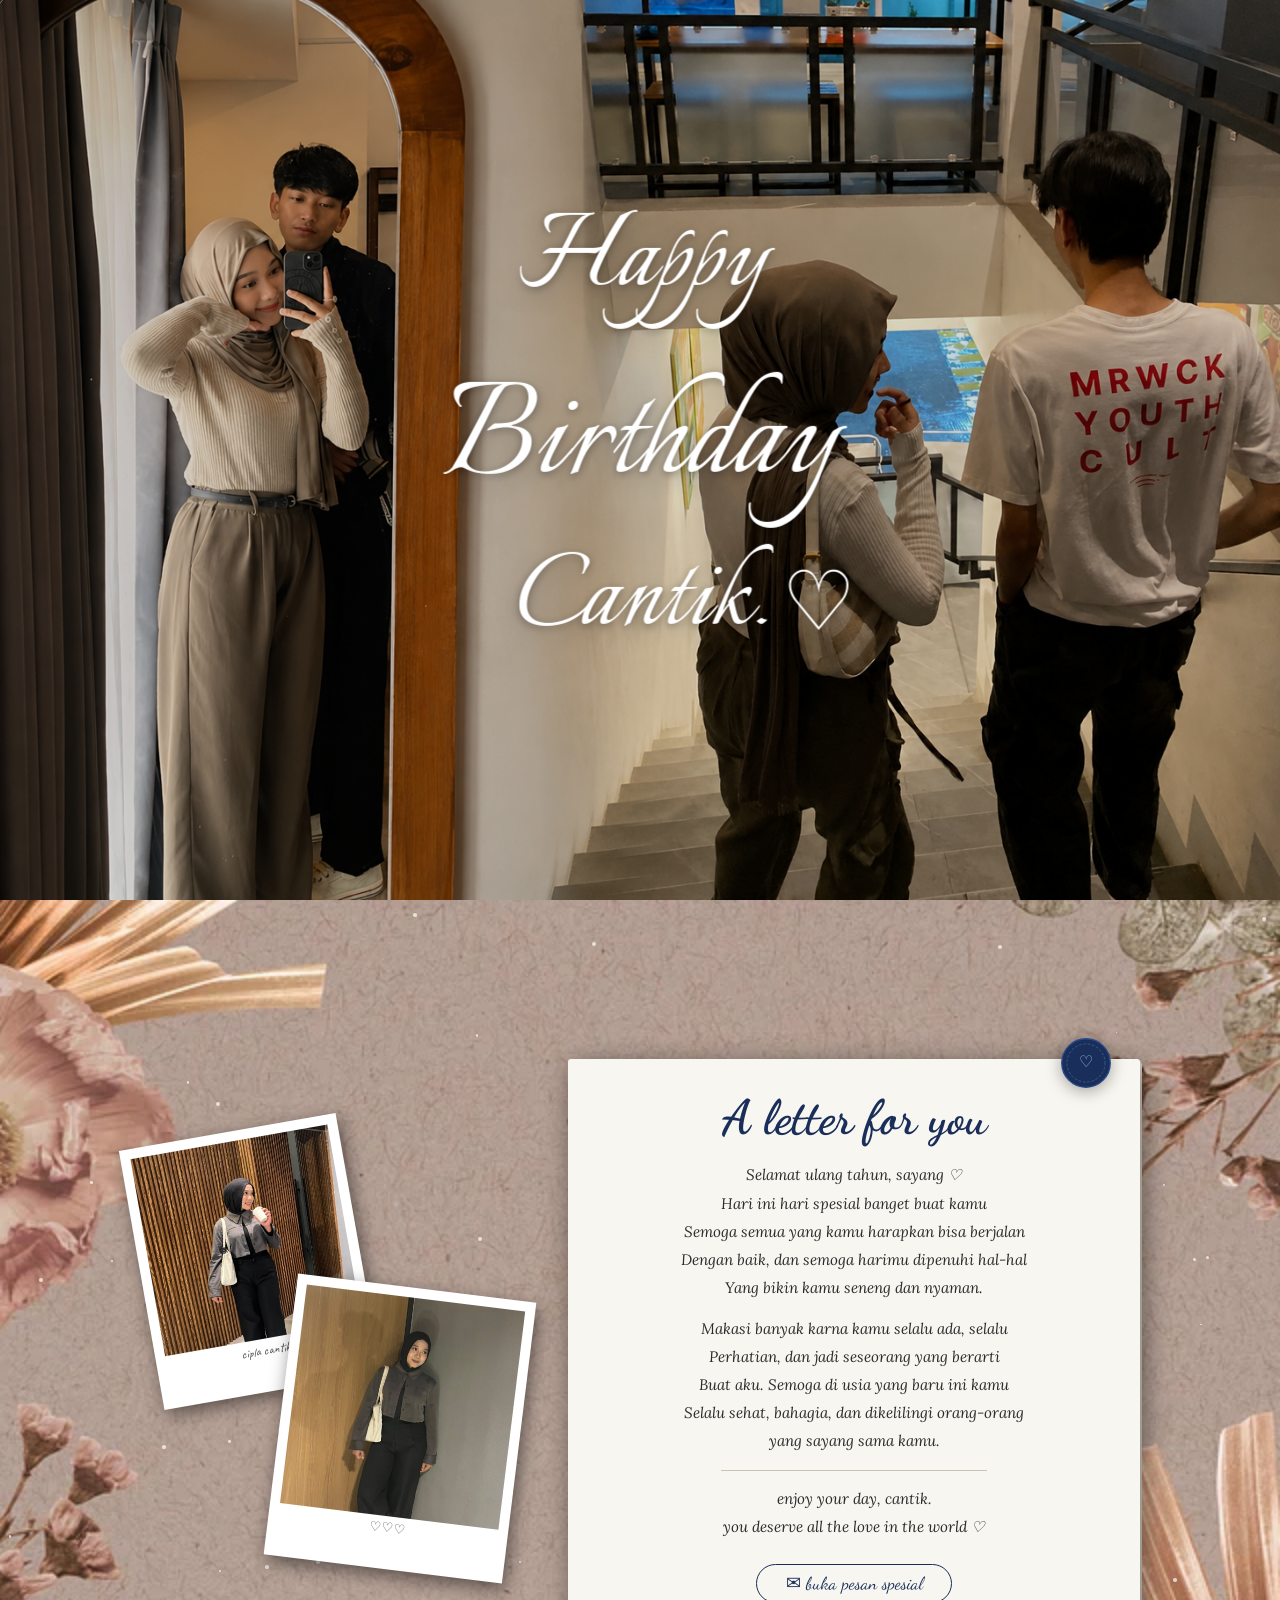
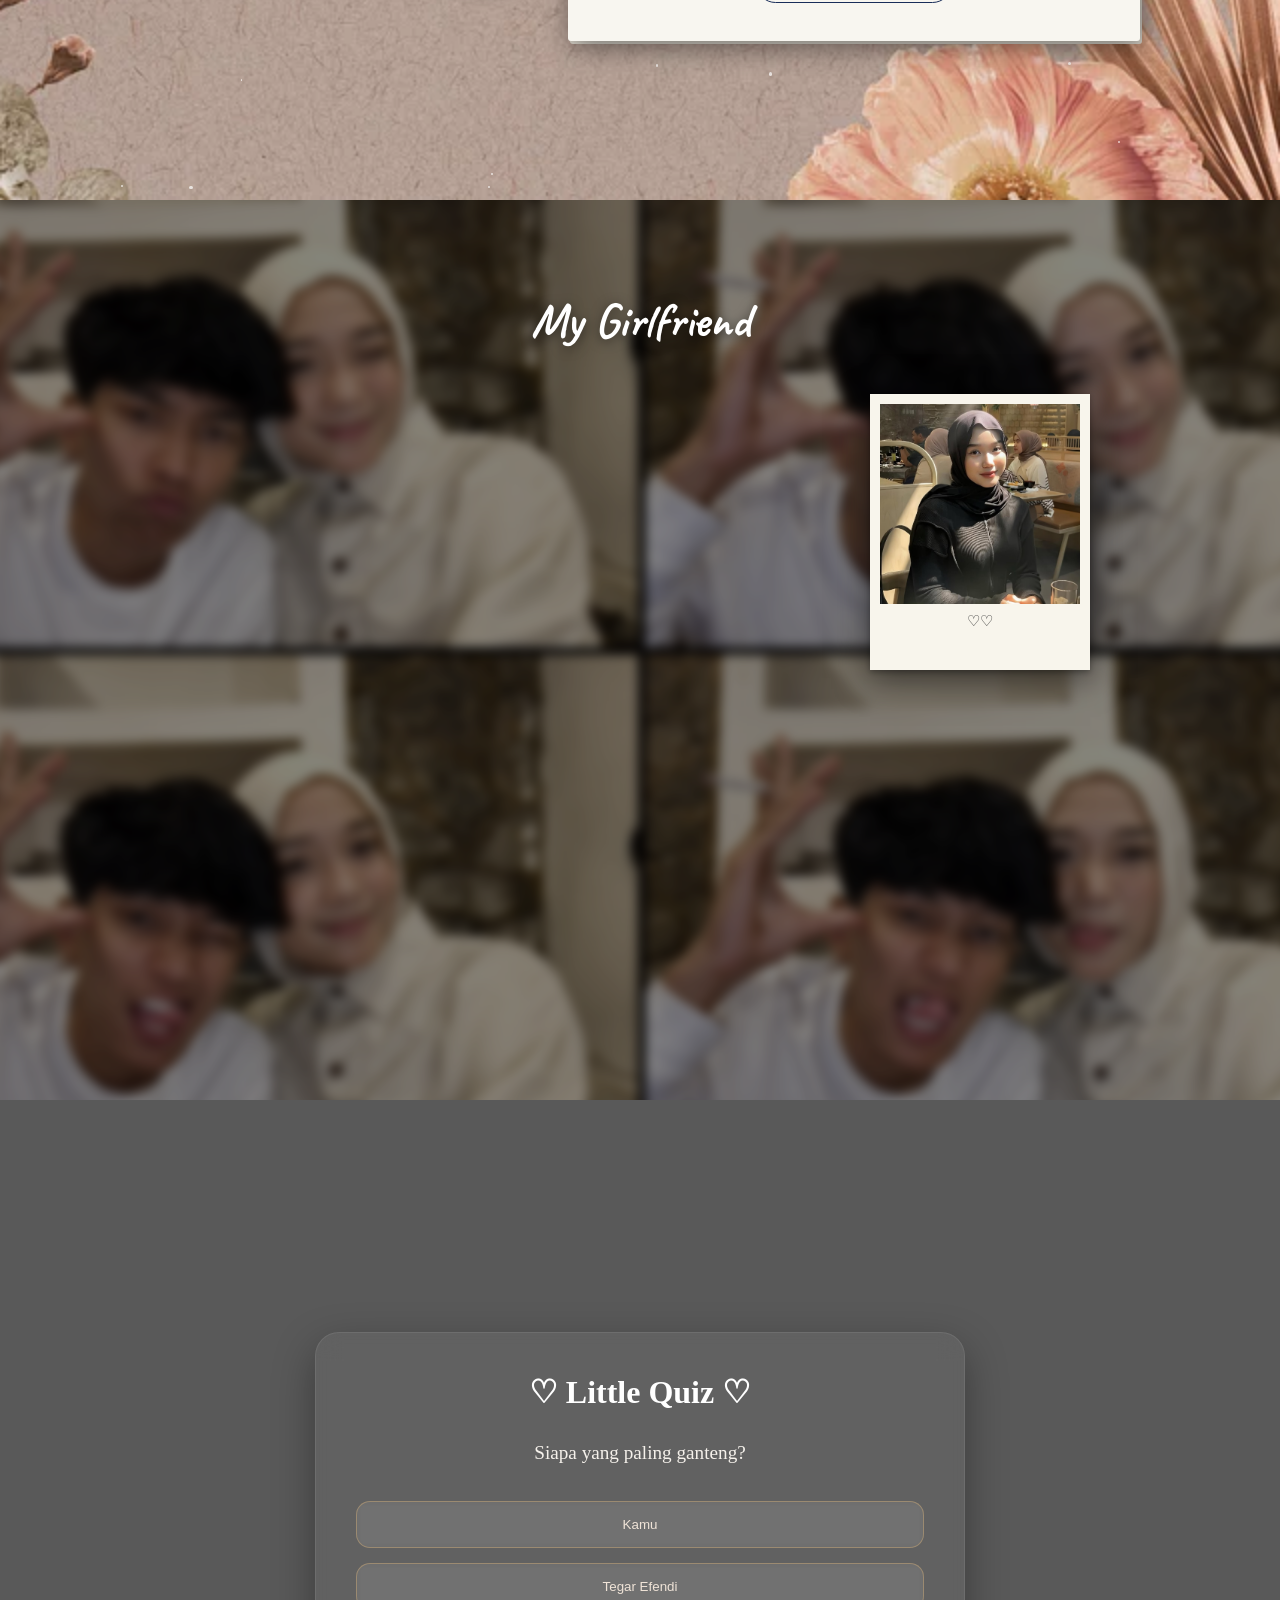
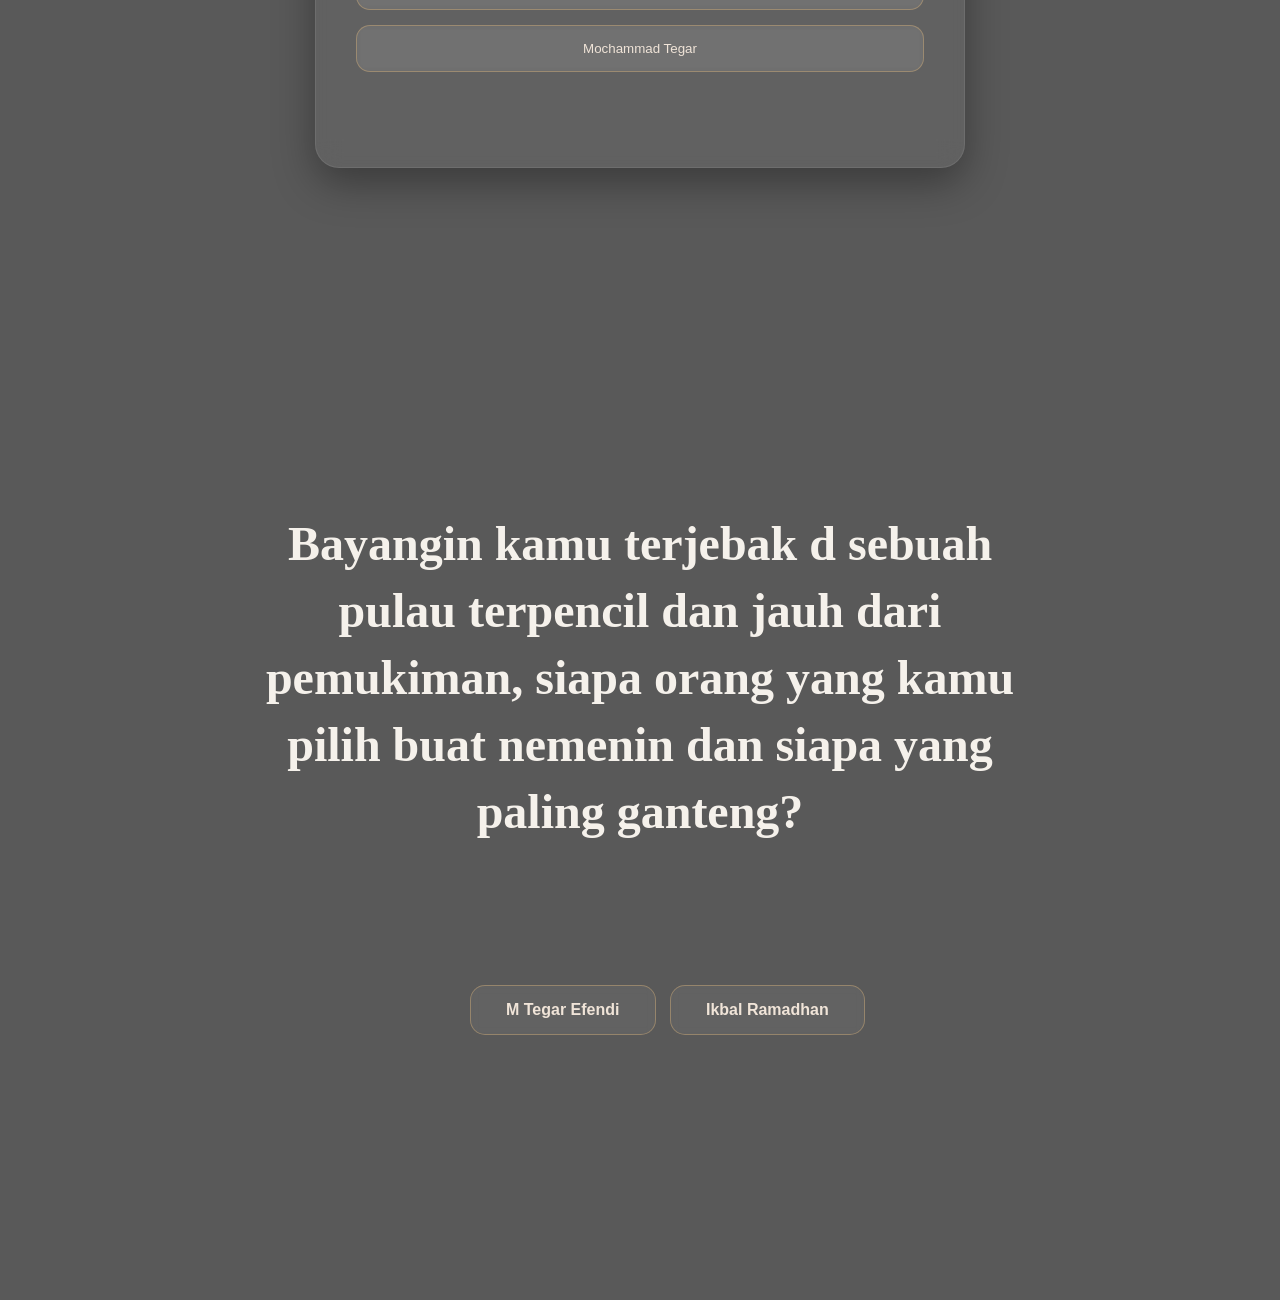
==== page/utama.html @ 98fd328a "Add files via upload" ====
<!DOCTYPE html>
<html lang="en">
<head>
    <meta charset="UTF-8">
    <meta name="viewport" content="width=device-width, initial-scale=1.0">
    <title>Happy Birthday Cantik</title>
    <link rel="stylesheet" href="../css/utama.css">
</head>
<body>

<div class="petals-bg" id="petalsBg"></div>

<!-- ── CURSOR CUSTOM ── -->
<div class="cursor" id="cursor"></div>

<!-- ── MUSIK ── -->
<audio id="bgMusic" src="../audio/music1.mp3" loop></audio>

<!-- ── HOME SECTION ── -->
<section class="home" id="home">
    <div class="overlay"></div>
    <div class="home-content">
        <span class="happy">Happy</span>
        <span class="birthday">Birthday</span>
        <span class="cantik">
            Cantik.<span class="heart">♡</span>
        </span>
    </div>
</section>


<!-- ── LETTER SECTION ── -->
<section class="letter-section" id="letter">
  <div class="stars-bg" id="starsBg"></div>

  <!-- Main layout -->
  <div class="letter-layout">

    <!-- Polaroid stack -->
    <div class="polaroid-wrap reveal-left">
      <div class="pol pol-1">
        <img src="../img/sv1.jpeg" alt="foto kamu" class="pol-photo">
        <p class="pol-caption">cipla cantik</p>
      </div>
      <div class="pol pol-2">
        <img src="../img/sv2.jpeg" alt="berdua" class="pol-photo">
        <p class="pol-caption">♡♡♡</p>
      </div>
    </div>

    <!-- Letter card -->
    <div class="letter-card reveal-right" id="letterCard">

      <!-- Wax seal -->
      <div class="wax-seal">
        <svg viewBox="0 0 60 60" xmlns="http://www.w3.org/2000/svg">
          <circle cx="30" cy="30" r="28" fill="#1a2e5a" stroke="#2a4a8a" stroke-width="1.5"/>
          <circle cx="30" cy="30" r="22" fill="none" stroke="#4466aa" stroke-width="0.8" stroke-dasharray="3,2"/>
          <text x="30" y="35" text-anchor="middle" font-size="18" fill="#a0b8e8" font-family="serif">♡</text>
        </svg>
      </div>

      <h1 class="letter-title">A letter for you</h1>

      <div class="letter-body">
        <p>
          Selamat ulang tahun, sayang ♡<br>
          Hari ini hari spesial banget buat kamu<br>
          Semoga semua yang kamu harapkan bisa berjalan<br>
          Dengan baik, dan semoga harimu dipenuhi hal-hal<br>
          Yang bikin kamu seneng dan nyaman.
        </p>
        <p>
          Makasi banyak karna kamu selalu ada, selalu<br>
          Perhatian, dan jadi seseorang yang berarti <br>
          Buat aku. Semoga di usia yang baru ini kamu <br>
          Selalu sehat, bahagia, dan dikelilingi orang-orang<br>
          yang sayang sama kamu.
        </p>
        <hr class="letter-divider">
        <p>
          enjoy your day, cantik.<br>
          you deserve all the love in the world ♡
        </p>
      </div>

      <button class="open-btn" id="openBtn">✉ buka pesan spesial</button>
    </div>

  </div>

  <!-- Modal -->
  <div class="modal-overlay" id="modal">
    <div class="modal-box">
      <button class="modal-close" id="closeBtn">✕</button>
      <p class="modal-title">for u cantik</p>
      <p>
        Aku bangga banget punya cewe kaya kamu Sayang
        jangan pernah berubah ya tetep jadi Orang yang
        aku sayang banget dan kita Perjuangin bareng-bareng
        ya semua yang jadi Wishlist kita. 
      </p>
      <p class="modal-note">— ilysm ♡</p>
    </div>
  </div>

</section>


<!-- ── POLAROID SECTION ── -->
<section class="polaroid-section" id="polaroid">
    <div class="pol-bg-layer"></div>
    <div class="pol-bg-overlay"></div>
    <div class="pol-content">
        <h2 class="pol-section-title">My Girlfriend</h2>
        <div class="pol-canvas">
            <div class="polaroid p1">
                <img src="../img/1.jpeg" alt="foto 1" />
                <p class="pol-caption-new">♡♡</p>
            </div>
            <div class="polaroid p2">
                <img src="../img/2.jpeg" alt="foto 2" />
                <p class="pol-caption-new">♡♡</p>
            </div>
            <div class="polaroid p3">
                <img src="../img/3.jpeg" alt="foto 3" />
                <p class="pol-caption-new">♡♡</p>
            </div>
            <div class="polaroid p4">
                <img src="../img/4.jpeg" alt="foto 4" />
                <p class="pol-caption-new">♡♡</p>
            </div>
            <div class="polaroid p5">
                <img src="../img/5.jpeg" alt="foto 5" />
                <p class="pol-caption-new">♡♡</p>
            </div>
        </div>
    </div>
</section>

<!-- ── QUIZ SECTION ── -->
<section class="quiz-wrapper">

    <section class="quiz-section" id="quiz">

        <div class="quiz-card">
            <h2 class="quiz-title">♡ Little Quiz ♡</h2>

            <p class="quiz-question" id="question">
                Jangan sampe salah
            </p>

            <div class="quiz-options" id="options">
                <!-- diisi JS -->
            </div>

            <p class="quiz-feedback" id="feedback"></p>

            <button id="nextBtn" class="quiz-btn" style="display:none;">
                Pertanyaan Berikutnya
            </button>
        </div>

    </section>

    <section class="final-question">

        <h2>
            Bayangin kamu terjebak d sebuah pulau terpencil dan jauh dari pemukiman,
            siapa orang yang kamu pilih buat nemenin dan siapa yang paling ganteng?
        </h2>

        <div class="answer-box">
            <button id="yesBtn">M Tegar Efendi</button>
            <button id="noBtn">Ikbal Ramadhan</button>
        </div>

        <p id="escapeMessage"></p>

    </section>

</section>
<!-- ── POPUP KADO LUCU ── -->
<div class="ending-modal-overlay" id="endingModal">
    <div class="ending-modal-box">
        <button class="ending-modal-close" id="endingModalClose">✕</button>
        <img src="../img/kado-lucu.png" alt="kado lucu" class="ending-modal-img">
    </div>
</div>

<script>
/* ── CURSOR CUSTOM ── */
const cursor = document.getElementById('cursor');
document.addEventListener('mousemove', (e) => {
    cursor.style.left = e.clientX + 'px';
    cursor.style.top  = e.clientY + 'px';
});
document.addEventListener('mousedown', () => cursor.classList.add('click'));
document.addEventListener('mouseup',   () => cursor.classList.remove('click'));

/* ── HOME ANIMATION ── */
const homeContent = document.querySelector('.home-content');

window.addEventListener('load', () => {
    homeContent.classList.add('show');
});

const homeObserver = new IntersectionObserver((entries) => {
    entries.forEach(entry => {
        if (entry.isIntersecting) {
            homeContent.classList.remove('show');
            void homeContent.offsetWidth;
            homeContent.classList.add('show');
        }
    });
}, { threshold: 0.3 });

homeObserver.observe(document.getElementById('home'));

/* ── MUSIK AUTOPLAY SAAT KLIK / SCROLL ── */
const bgMusic = document.getElementById('bgMusic');
bgMusic.volume = 0.4;

function startMusic() {
    if (!bgMusic.paused) return;
    bgMusic.play().catch(err => console.log('ERROR:', err));
}

document.addEventListener('click', startMusic);
document.addEventListener('wheel', startMusic);

/* ── STARS ── */
const starsBg = document.getElementById('starsBg');
for (let i = 0; i < 55; i++) {
    const star = document.createElement('div');
    star.className = 'star';
    const size = 1.5 + Math.random() * 2.8;
    star.style.cssText = `
        left: ${Math.random() * 100}%;
        top: ${Math.random() * 100}%;
        width: ${size}px;
        height: ${size}px;
        animation-duration: ${2 + Math.random() * 3}s;
        animation-delay: ${Math.random() * 5}s;
    `;
    starsBg.appendChild(star);
}

/* ── KELOPAK JATUH ── */
const petalsBg = document.getElementById('petalsBg');
const petalSymbols = ['✿', '❀', '✾', '❁', '⚘'];

function spawnPetal() {
    const el = document.createElement('div');
    el.className = 'petal';
    el.textContent = petalSymbols[Math.floor(Math.random() * petalSymbols.length)];
    const size  = 10 + Math.random() * 14;
    const dur   = 6 + Math.random() * 8;
    const delay = Math.random() * 4;
    el.style.cssText = `
        left: ${Math.random() * 100}%;
        font-size: ${size}px;
        animation-duration: ${dur}s;
        animation-delay: ${delay}s;
        opacity: ${0.3 + Math.random() * 0.4};
    `;
    petalsBg.appendChild(el);
    setTimeout(() => el.remove(), (dur + delay) * 1000);
}
for (let i = 0; i < 20; i++) spawnPetal();
setInterval(spawnPetal, 800);

/* ── SCROLL REVEAL LETTER SECTION ── */
/* Reset saat keluar viewport, animasi ulang saat masuk lagi */
const revealEls = document.querySelectorAll('.reveal-left, .reveal-right');
const revealObserver = new IntersectionObserver((entries) => {
    entries.forEach(entry => {
        if (entry.isIntersecting) {
            /* Paksa reflow dulu supaya transition berjalan dari awal */
            entry.target.classList.remove('revealed');
            void entry.target.offsetWidth;
            entry.target.classList.add('revealed');
        } else {
            entry.target.classList.remove('revealed');
        }
    });
}, { threshold: 0.5 });
revealEls.forEach(el => revealObserver.observe(el));

/* ── FLOATING HEARTS ON LETTER CLICK ── */
const letterCard = document.getElementById('letterCard');
letterCard.addEventListener('click', (e) => {
    if (e.target.id === 'openBtn') return;
    const el = document.createElement('div');
    el.className = 'heart-float';
    el.textContent = '♡';
    el.style.left = (e.offsetX + (Math.random() * 40 - 20)) + 'px';
    el.style.top  = (e.offsetY - 10) + 'px';
    letterCard.appendChild(el);
    setTimeout(() => el.remove(), 2700);
});

/* ── MODAL ── */
const modal    = document.getElementById('modal');
const openBtn  = document.getElementById('openBtn');
const closeBtn = document.getElementById('closeBtn');

openBtn.addEventListener('click',  () => modal.classList.add('open'));
closeBtn.addEventListener('click', () => modal.classList.remove('open'));
modal.addEventListener('click', (e) => {
    if (e.target === modal) modal.classList.remove('open');
});

/* ── POLAROID HOVER TILT ── */
document.querySelectorAll('.polaroid-section .polaroid').forEach((card) => {
    card.addEventListener('mousemove', (e) => {
        const rect  = card.getBoundingClientRect();
        const x     = e.clientX - rect.left;
        const y     = e.clientY - rect.top;
        const tiltX = ((y - rect.height / 2) / rect.height) * 8;
        const tiltY = ((x - rect.width  / 2) / rect.width)  * -8;
        card.style.transform = `rotateX(${tiltX}deg) rotateY(${tiltY}deg) translateY(-12px) scale(1.07)`;
    });
    card.addEventListener('mouseleave', () => {
        card.style.transform = 'rotate(0deg)';
    });
});

/* ── POLAROID MUNCUL SATU PER SATU (STAGGERED REVEAL) ── */
const polCards = document.querySelectorAll('.polaroid-section .polaroid');

polCards.forEach((card) => {
    /* hapus class animasi setelah selesai, supaya transform kembali
       dikontrol oleh hover/tilt effect tanpa konflik dengan animation */
    card.addEventListener('animationend', () => {
        card.classList.remove('pol-appear');
        card.style.opacity = '1';
    });
});

const polSectionObserver = new IntersectionObserver((entries) => {
    entries.forEach(entry => {
        if (entry.isIntersecting) {
            polCards.forEach((card, i) => {
                /* reset dulu biar animasi bisa diulang dari awal */
                card.classList.remove('pol-appear');
                card.style.opacity = '0';
                void card.offsetWidth; /* force reflow */

                setTimeout(() => {
                    card.classList.add('pol-appear');
                }, i * 250); /* delay 250ms antar foto */
            });
        } else {
            /* keluar viewport → reset supaya animasi ulang saat scroll balik */
            polCards.forEach(card => {
                card.classList.remove('pol-appear');
                card.style.opacity = '0';
            });
        }
    });
}, { threshold: 0.3 });

polSectionObserver.observe(document.getElementById('polaroid'));

/* ── QUIZ ── */

const quizData = [
{
question: "Siapa yang paling ganteng?",
options: [
"Kamu",
"Tegar Efendi",
"Mochammad Tegar"
],
responses: [
"Iya cukup aku uda tau ko.",
"Eum malah d perjelas",
"Sudah pasti"
]
},
{
question: "Apa yang paling kamu suka dari aku?",
options: [
"Ganteng nya aku",
"Baiknya aku",
"Goyangan aku"
],
responses: [
"Sip mantap,emang aku uda curiga sih dari awal",
"Iyadong kan yang jahatma kamu",
"Eumm ah cuddle yuk"
]
},
{
question: "Siapa yang paling aku sayang?",
options: [
"Persib",
"Cipla",
"1933"
],
responses: [
"Persib mah bahasa hate",
"heum wanita besar itu lagi😏",
"Off course baby"
]
}
];


let currentQuestion = 0;
let score = 0;

const questionEl = document.getElementById("question");
const optionsEl = document.getElementById("options");
const feedbackEl = document.getElementById("feedback");
const nextBtn = document.getElementById("nextBtn");

function loadQuestion(){

const q = quizData[currentQuestion];

questionEl.textContent = q.question;

optionsEl.innerHTML = "";
feedbackEl.textContent = "";
nextBtn.style.display = "none";

q.options.forEach((option,index)=>{

    const btn = document.createElement("button");

    btn.textContent = option;

    btn.onclick = ()=>checkAnswer(index);

    optionsEl.appendChild(btn);
});

}

function checkAnswer(selected){

document
.querySelectorAll("#options button")
.forEach(btn => btn.disabled = true);

score++;

feedbackEl.textContent =
quizData[currentQuestion].responses[selected];

nextBtn.style.display = "inline-block";

}

nextBtn.addEventListener("click",()=>{

currentQuestion++;

if(currentQuestion < quizData.length){

    loadQuestion();

}else{

document.querySelector(".quiz-card").innerHTML = `
    <h2 class="quiz-title">Quiz Selesai!</h2>

    <p class="quiz-question">
        Makasi ya uda mau jujur
    </p>

    <p class="quiz-feedback">
        Love u ah buat kamu♡♡♡
    </p>
`;

}

});

loadQuestion();

/* ── FINAL QUESTION ── */

const noBtn = document.getElementById("noBtn");
const yesBtn = document.getElementById("yesBtn");
const escapeMessage = document.getElementById("escapeMessage");

let escapeCount = 0;

function setEscapeMessage(text){
    escapeMessage.classList.remove("show");

    void escapeMessage.offsetWidth; // reset animasi

    escapeMessage.textContent = text;
    escapeMessage.classList.add("show");
}

noBtn.addEventListener("mouseenter", () => {

    escapeCount++;

    if (escapeCount === 4) {
        setEscapeMessage("eumm ngejar apasii");
    }

    if (escapeCount === 8) {
        setEscapeMessage("Udahlah... terima aja takdir nyaa");
    }

    if (escapeCount === 13) {
        setEscapeMessage("Emang takdir nya kamutuh tergila gila sama aku");
    }

    const parent = document.querySelector(".answer-box");

    const maxX = parent.clientWidth - noBtn.offsetWidth;
    const maxY = parent.clientHeight - noBtn.offsetHeight;

    const randomX = Math.floor(Math.random() * maxX);
    const randomY = Math.floor(Math.random() * maxY);

    noBtn.style.left = randomX + "px";
    noBtn.style.top = randomY + "px";
});

yesBtn.addEventListener("click", () => {

    document.querySelector(".final-question").innerHTML = `
        <h2 class="final-title">wkwk love u!</h2>

        <button class="final-next-btn" onclick="goToEnding()">
            Next Klik ♡
        </button>
    `;
});

noBtn.addEventListener("click", (e) => {
    e.preventDefault();
});

function goToEnding() {
    document.getElementById('endingModal').classList.add('open');
}

document.getElementById('endingModalClose').addEventListener('click', () => {
    document.getElementById('endingModal').classList.remove('open');
});

document.getElementById('endingModal').addEventListener('click', (e) => {
    if (e.target.id === 'endingModal') {
        document.getElementById('endingModal').classList.remove('open');
    }
});
</script>

</body>
</html>
---- css/utama.css ----
@import url('https://fonts.googleapis.com/css2?family=Italianno&family=Caveat:wght@400;600&family=Dancing+Script:wght@600;700&family=Lora:ital,wght@0,400;1,400&family=Cormorant+Garamond:wght@400;500&display=swap');

html, *, *::before, *::after {
    margin: 0;
    padding: 0;
    box-sizing: border-box;
}

html, body {
    overflow-x: hidden;
}


/* ========================= */
/* CURSOR CUSTOM             */
/* ========================= */

* { cursor: none; }

.cursor {
    position: fixed;
    width: 22px;
    height: 22px;
    pointer-events: none;
    z-index: 9999;
    transform: translate(-50%, -50%);
    transition: transform 0.1s ease;
}

.cursor::before {
    content: '♡';
    position: absolute;
    font-size: 20px;
    color: rgba(160, 184, 232, 0.85);
    top: 0; left: 0;
    line-height: 1;
    transition: transform 0.15s ease, color 0.15s ease;
}

.cursor.click::before {
    transform: scale(1.5);
    color: #fff;
}


/* ========================= */
/* HOME SECTION              */
/* ========================= */

.home {
    position: relative;
    width: 100%;
    height: 100vh;
    background: #1a2e5a url('../img/ber2.png') center center / cover no-repeat;
}

.overlay {
    position: absolute;
    inset: 0;
    background: rgba(0, 0, 0, .15);
}

.home-content {
    position: absolute;
    top: 50%;
    left: 50%;
    transform: translate(-50%, -50%);
    display: flex;
    flex-direction: column;
    align-items: center;
    z-index: 2;
    padding-bottom: 20px;
}

.happy,
.birthday,
.cantik {
    font-family: 'Italianno', cursive;
    color: white;
    font-weight: 400;
    opacity: 0;
    text-shadow:
        0 2px 8px rgba(0, 0, 0, .35),
        0 8px 25px rgba(0, 0, 0, .25);
    padding-bottom: 0.15em;
}

.happy    { font-size: 8rem;  line-height: 1.15; margin-left: 5px; }
.birthday { font-size: 10rem; line-height: 1.1; }
.cantik   { font-size: 8rem;  line-height: 1.1; margin-left: 90px; }

.heart {
    font-size: .65em;
    margin-left: 10px;
    position: relative;
    top: 7px;
}


/* ========================= */
/* ANIMASI TEXT HOME         */
/* ========================= */

.home-content.show .happy {
    animation: happySlideUp 2.5s cubic-bezier(0.22, 1, 0.36, 1) forwards;
}

.birthday {
    white-space: nowrap;
    padding-bottom: 0.25em;
    margin-bottom: -0.25em;
}

.home-content.show .birthday {
    animation: birthdaySlideLeft 2.5s cubic-bezier(0.22, 1, 0.36, 1) forwards;
}

.home-content.show .cantik {
    animation: cantikDrop 2.5s cubic-bezier(0.34, 1.56, 0.64, 1) forwards;
}

@keyframes happySlideUp {
    from { opacity: 0; transform: translateY(80px) scale(0.9); filter: blur(10px); }
    to   { opacity: 1; transform: translateY(0)    scale(1);   filter: blur(0); }
}

@keyframes birthdaySlideLeft {
    from { opacity: 0; transform: translateX(-80px) skewX(6deg); filter: blur(8px); }
    to   { opacity: 1; transform: translateX(0)     skewX(0deg); filter: blur(0); }
}

@keyframes cantikDrop {
    from { opacity: 0; transform: translateY(-60px) scale(1.1); filter: blur(8px); }
    to   { opacity: 1; transform: translateY(0)     scale(1);   filter: blur(0); }
}


/* ========================= */
/* LETTER SECTION            */
/* ========================= */

.letter-section {
    background: #1a2e5a url('../img/bgaja.webp') center center / cover no-repeat;
    width: 100%;
    min-height: 100vh;
    display: flex;
    align-items: center;
    justify-content: center;
    position: relative;
    overflow: hidden;
    padding: 3rem 1rem;
}

/* Stars */
.stars-bg {
    position: absolute;
    inset: 0;
    pointer-events: none;
    z-index: 0;
}

.star {
    position: absolute;
    border-radius: 50%;
    background: rgba(255, 255, 255, 0.7);
    animation: twinkle 3s ease-in-out infinite;
}

@keyframes twinkle {
    0%, 100% { opacity: 0.15; }
    50%       { opacity: 1; }
}


/* ========================= */
/* KELOPAK JATUH             */
/* ========================= */

.petals-bg {
    position: fixed;
    inset: 0;
    pointer-events: none;
    z-index: 1;
    overflow: hidden;
}

.petal {
    position: absolute;
    top: -30px;
    color: rgba(255, 182, 193, 0.8);
    animation: petalFall linear forwards;
    user-select: none;
}

@keyframes petalFall {
    0%   { transform: translateY(0)    rotate(0deg)   translateX(0px); opacity: 0; }
    10%  { opacity: 1; }
    90%  { opacity: 0.6; }
    100% { transform: translateY(110vh) rotate(360deg) translateX(40px); opacity: 0; }
}


/* ========================= */
/* LETTER LAYOUT             */
/* ========================= */

.letter-layout {
    display: flex;
    align-items: center;
    gap: 3rem;
    max-width: 1000px;
    width: 92%;
    position: relative;
    z-index: 3;
}


/* ========================= */
/* SCROLL REVEAL             */
/* ========================= */

.reveal-left,
.reveal-right {
    will-change: opacity, transform;
}

.reveal-left {
    opacity: 0;
    transform: translateX(-50px);
    transition: opacity 5s cubic-bezier(0.16, 1, 0.3, 1),
                transform 1.6s cubic-bezier(0.16, 1, 0.3, 1);
}

.reveal-right {
    opacity: 0;
    transform: translateX(50px);
    transition: opacity 5s cubic-bezier(0.16, 1, 0.3, 1) 0.15s,
                transform 1.6s cubic-bezier(0.16, 1, 0.3, 1) 0.15s;
}

.reveal-left.revealed,
.reveal-right.revealed {
    opacity: 1;
    transform: translateX(0);
}


/* ========================= */
/* POLAROID (LETTER SECTION) */
/* ========================= */

.polaroid-wrap {
    flex-shrink: 0;
    position: relative;
    width: 380px;
    height: 440px;
}

.pol {
    background: #fff;
    padding: 10px 10px 34px;
    box-shadow: 3px 6px 18px rgba(0, 0, 0, 0.5);
    position: absolute;
    cursor: none;
    transition: transform 0.3s ease, box-shadow 0.3s ease;
}

.pol:hover {
    box-shadow: 6px 14px 30px rgba(0, 0, 0, 0.65);
    z-index: 10 !important;
    transform: rotate(0deg) scale(1.06) !important;
}

.pol-1 {
    width: 220px;
    transform: rotate(-10deg);
    top: 0; left: 0;
    z-index: 2;
}

.pol-2 {
    width: 240px;
    transform: rotate(7deg);
    bottom: 0; right: 0;
    z-index: 3;
}

.pol-photo {
    display: block;
    width: 100%;
    aspect-ratio: 1 / 1;
    object-fit: cover;
}

.pol-caption {
    font-family: 'Caveat', cursive;
    font-size: 13px;
    color: #555;
    text-align: center;
    margin-top: 6px;
    line-height: 1;
}


/* ========================= */
/* LETTER CARD               */
/* ========================= */

.letter-card {
    background: #f8f6f0;
    border-radius: 3px;
    padding: 2.2rem 2.8rem 2.4rem;
    flex: 1;
    position: relative;
    box-shadow:
        4px 6px 28px rgba(0, 0, 0, 0.5),
        2px 3px 0 #e0dbd0,
        1px 1px 0 #d5cfc5;
    animation: letter-float 4s ease-in-out infinite;
}

@keyframes letter-float {
    0%, 100% { transform: translateY(0px) rotate(-0.4deg); }
    50%       { transform: translateY(-6px) rotate(0.4deg); }
}

/* Wax Seal */
.wax-seal {
    position: absolute;
    top: -22px;
    right: 28px;
    width: 52px;
    height: 52px;
    filter: drop-shadow(0 3px 8px rgba(0,0,0,0.35));
    animation: seal-bob 3s ease-in-out infinite;
}

@keyframes seal-bob {
    0%, 100% { transform: rotate(-6deg) translateY(0); }
    50%       { transform: rotate(-6deg) translateY(-4px); }
}

.letter-title {
    font-family: 'Dancing Script', cursive;
    font-size: 3rem;
    font-weight: 700;
    color: #1a2e5a;
    text-align: center;
    line-height: 1;
    margin-bottom: 1.2rem;
}

.letter-body {
    font-family: 'Lora', serif;
    font-style: italic;
    font-size: 0.95rem;
    line-height: 1.85;
    color: #2c2c2c;
    text-align: center;
}

.letter-body p { margin-bottom: 0.8rem; }
.letter-body p:last-child { margin-bottom: 0; }

.letter-divider {
    width: 55%;
    margin: 0.9rem auto;
    border: none;
    border-top: 1px solid #c9c3b5;
}

.open-btn {
    display: block;
    margin: 1.4rem auto 0;
    padding: 0.5rem 1.8rem;
    background: transparent;
    border: 1px solid #1a2e5a;
    border-radius: 20px;
    font-family: 'Dancing Script', cursive;
    font-size: 1.1rem;
    color: #1a2e5a;
    cursor: none;
    transition: background 0.25s, color 0.25s;
}

.open-btn:hover { background: #1a2e5a; color: #fff; }

/* Floating hearts */
.heart-float {
    position: absolute;
    pointer-events: none;
    font-size: 16px;
    opacity: 0;
    animation: float-up 2.6s ease-out forwards;
}

@keyframes float-up {
    0%   { opacity: 0.9; transform: translateY(0) scale(1); }
    100% { opacity: 0;   transform: translateY(-120px) scale(0.4); }
}


/* ========================= */
/* MODAL                     */
/* ========================= */

.modal-overlay {
    display: none;
    position: fixed;
    inset: 0;
    background: rgba(0, 12, 45, 0.85);
    z-index: 200;
    align-items: center;
    justify-content: center;
}

.modal-overlay.open { display: flex; }

.modal-box {
    background: #f8f6f0;
    border-radius: 8px;
    padding: 2rem 2.4rem;
    max-width: 400px;
    width: 90%;
    position: relative;
    text-align: center;
    font-family: 'Lora', serif;
    font-style: italic;
    font-size: 0.95rem;
    line-height: 1.8;
    color: #2c2c2c;
}

.modal-title {
    font-family: 'Dancing Script', cursive;
    font-size: 2rem;
    color: #1a2e5a;
    margin-bottom: 0.8rem;
}

.modal-note {
    margin-top: 1rem;
    font-family: sans-serif;
    font-style: normal;
    font-size: 0.78rem;
    color: #999;
}

.modal-close {
    position: absolute;
    top: 10px; right: 14px;
    background: none; border: none;
    font-size: 20px; color: #aaa;
    cursor: none; line-height: 1;
}

.modal-close:hover { color: #444; }


/* ========================= */
/* RESPONSIVE — HOME & LETTER */
/* ========================= */

@media (max-width: 768px) {
    * { cursor: auto; }
    .cursor { display: none; }

    /* FIX: foto polaroid sekarang TETAP MUNCUL di mobile,
       ditumpuk kecil di atas letter card (bukan di samping) */
    .letter-layout {
        flex-direction: column;
        justify-content: center;
        gap: 1.6rem;
    }
    .polaroid-wrap {
        width: 210px;
        height: 240px;
        margin: 0 auto;
    }
    .pol-1 { width: 125px; }
    .pol-2 { width: 135px; }

    .letter-card { padding: 1.4rem 1.4rem 1.6rem; }
    .letter-title { font-size: 2.2rem; }
    .letter-body  { font-size: 0.85rem; }
    .happy    { font-size: 4.5rem; }
    .birthday { font-size: 5.5rem; }
    .cantik   { font-size: 4.5rem; margin-left: 40px; }
    .open-btn, .modal-close { cursor: pointer; }
}

/* FIX BARU: layar sangat kecil (≤480px, contoh iPhone SE) supaya teks
   "Birthday" tidak mepet/overflow ke tepi layar */
@media (max-width: 480px) {
    .happy    { font-size: 3.2rem; margin-left: 0; }
    .birthday { font-size: 3.8rem; }
    .cantik   { font-size: 3.2rem; margin-left: 14px; }
    .letter-title { font-size: 1.9rem; }
    .letter-card { padding: 1.2rem 1rem 1.4rem; }
}


/* ========================= */
/* POLAROID SECTION          */
/* ========================= */

.polaroid-section {
    position: relative;
    width: 100%;
    min-height: 100vh;
    overflow: hidden;
    display: flex;
    align-items: center;
    justify-content: center;
}

.pol-bg-layer {
    position: absolute;
    inset: -20px;
    background-image: url('../img/bg11.jpeg');
    background-size: cover;
    background-position: center;
    filter: blur(5px) brightness(0.80) grayscale(0.1);
    transform: scale(1.08);
}

.pol-bg-overlay {
    position: absolute;
    inset: 0;
    background: rgba(0, 0, 0, 0.35);
}

.pol-content {
    position: relative;
    z-index: 2;
    width: 100%;
    max-width: 100%;
    padding: 2rem 3rem 3rem;
}

.pol-section-title {
    font-family: 'Caveat', cursive;
    font-size: 3rem;
    font-weight: 700;
    color: #fff;
    text-align: center;
    margin-bottom: 1.5rem;
    text-shadow: 0 2px 12px rgba(0,0,0,0.5);
}

.pol-row { display: none; }

.pol-canvas {
    position: relative;
    width: 100%;
    height: 620px;
}

.polaroid-section .polaroid {
    background: #f8f5ec;
    padding: 10px 10px 38px;
    box-shadow: 0 8px 32px rgba(0,0,0,0.55), 0 2px 6px rgba(0,0,0,0.3);
    width: 220px;
    position: absolute;
    transition: transform 0.3s ease, box-shadow 0.3s ease, z-index 0s;
    cursor: none;
    opacity: 0;
    will-change: opacity, transform;
}

.polaroid-section .polaroid.pol-appear {
    animation: polaroidPopIn 0.8s cubic-bezier(0.34, 1.56, 0.64, 1) forwards;
}

@keyframes polaroidPopIn {
    0% {
        opacity: 0;
        transform: translateY(50px) scale(0.7) rotate(-8deg);
        filter: blur(6px);
    }
    100% {
        opacity: 1;
        transform: translateY(0) scale(1) rotate(0deg);
        filter: blur(0);
    }
}

.polaroid-section .polaroid:hover {
    transform: rotate(0deg) translateY(-14px) scale(1.06) !important;
    box-shadow: 0 20px 50px rgba(0,0,0,0.65);
    z-index: 20 !important;
}

.polaroid-section .polaroid img {
    width: 100%;
    aspect-ratio: 1 / 1;
    object-fit: cover;
    display: block;
}

.pol-caption-new {
    font-family: 'Caveat', cursive;
    font-size: 15px;
    color: #333;
    text-align: center;
    margin-top: 8px;
    line-height: 1.3;
}

.polaroid-section .p1 {
    top: 20px; left: 12%;
    transform: rotate(0deg);
    z-index: 2;
}
.polaroid-section .p2 {
    top: 0px; left: 50%;
    margin-left: -110px;
    transform: rotate(0deg);
    z-index: 3;
}
.polaroid-section .p3 {
    top: 20px; right: 12%;
    transform: rotate(0deg);
    z-index: 2;
}
.polaroid-section .p4 {
    top: 250px; left: 25%;
    transform: rotate(0deg);
    z-index: 4;
}
.polaroid-section .p5 {
    top: 250px; right: 25%;
    transform: rotate(0deg);
    z-index: 4;
}

/* ============================================================
   RESPONSIVE — POLAROID SECTION (FIXED)
   Dulu pakai left/top piksel tetap → di HP < 375px foto ke-3
   bisa terpotong/keluar layar. Sekarang diganti jadi flex-wrap
   yang otomatis menyesuaikan lebar layar berapa pun.
   ============================================================ */

@media (max-width: 768px) {
    .pol-content{
        padding: 2rem 1rem 3rem;
    }

    .pol-section-title { font-size: 2rem; }

    .pol-canvas {
        position: static;          /* FIX: lepas dari absolute positioning */
        height: auto;
        display: flex;
        flex-wrap: wrap;
        justify-content: center;
        align-items: flex-start;
        gap: 18px 14px;
        padding: 10px 8px 0;
    }

    .polaroid-section .polaroid {
        position: static !important;   /* FIX: gak lagi pakai left/top px */
        width: 130px;
        padding: 8px 8px 30px;
        transform: none !important;    /* reset rotasi manual, biar rapi grid */
        margin: 0 !important;
        z-index: auto !important;
    }

    .pol-caption-new { font-size: 13px; }
}

@media (max-width: 480px) {
    .polaroid-section .polaroid { width: 110px; padding: 6px 6px 26px; }
    .pol-caption-new { font-size: 12px; }
}

/* ============================================================
   QUIZ SECTION — FIXED
   ============================================================ */

.quiz-section{
    min-height: 100vh;
    display: flex;
    justify-content: center;
    align-items: center;
    padding: 100px 20px;
    position: relative;
}

.quiz-card{
    width: 100%;
    max-width: 650px;
    padding: 40px;
    border-radius: 24px;
    background: rgba(255,255,255,.05);
    backdrop-filter: blur(12px);
    border: 1px solid rgba(255,255,255,.08);
    text-align: center;
    box-shadow: 0 15px 40px rgba(0,0,0,.35);
}

.quiz-title{
    color: #fff;
    font-size: 2rem;
    margin-bottom: 25px;
}

.quiz-question{
    color: #f5f1eb;
    font-size: 1.2rem;
    margin-bottom: 30px;
    line-height: 1.8;
}

.quiz-options{
    display: flex;
    flex-direction: column;
    gap: 15px;
}

.quiz-options button{
    padding: 15px;
    border: 1px solid rgba(201, 168, 118, 0.5);
    border-radius: 14px;
    background: rgba(255, 255, 255, 0.06);
    color: #f0e4d8;
    cursor: pointer;
    transition: .3s;
    backdrop-filter: blur(4px);
}

.quiz-options button:hover{
    transform: translateY(-3px);
    background: rgba(255, 255, 255, 0.14);
    border-color: rgba(201, 168, 118, 0.9);
}

.quiz-options button:disabled{
    opacity: .5;
    cursor: not-allowed;
    transform: none;
}

.quiz-feedback{
    margin-top: 25px;
    color: #fff;
    min-height: 30px;
    font-size: 1rem;
}

.quiz-btn{
    margin-top: 20px;
    padding: 14px 28px;
    border: none;
    border-radius: 999px;
    cursor: pointer;
    background: #1c2f5c;
    color: #fff;
    font-weight: 600;
    transition: .3s;
}

.quiz-btn:hover{
    background: #28437f;
}

.quiz-wrapper{
    min-height: 100vh;
    background:
        linear-gradient(rgba(0,0,0,.65), rgba(0,0,0,.65)),
        url('../img/new.jpg');
    background-size: cover;
    background-position: center;
    background-repeat: no-repeat;
}


/* ============================================================
   FINAL QUESTION SECTION — FIXED
   ============================================================ */

.final-question{
    min-height: 100vh;
    display: flex;
    flex-direction: column;
    justify-content: center;
    align-items: center;
    padding: 50px 20px;
    background: transparent;
}

.final-question h2{
    color: #f5f1eb;
    font-size: 3rem;
    text-align: center;
    margin-bottom: 40px;
    max-width: 750px;
    line-height: 1.4;
}

.answer-box{
    position: relative;
    width: 100%;
    max-width: 500px;
    height: 250px;
    margin: 0 auto;
}

#yesBtn,
#noBtn{
    position: absolute;
    padding: 15px 35px;
    border: 1px solid rgba(201, 168, 118, 0.5);
    border-radius: 15px;
    background: rgba(255, 255, 255, 0.06);
    color: #f0e4d8;
    font-size: 1rem;
    font-weight: 600;
    cursor: pointer;
    transition: .3s;
    white-space: nowrap;
    backdrop-filter: blur(4px);
}

#yesBtn:hover,
#noBtn:hover{
    background: rgba(255, 255, 255, 0.14);
    border-color: rgba(201, 168, 118, 0.9);
    transform: translateY(-3px);
}

#yesBtn{
    left: 80px;
    top: 100px;
}

#noBtn{
    left: 280px;
    top: 100px;
}

.final-title{
    color: #f5f1eb;
    font-size: 3rem;
    margin-bottom: 20px;
    text-align: center;
}

.final-text{
    color: #fff;
    text-align: center;
    line-height: 1.8;
    max-width: 600px;
    font-size: 1.1rem;
}

.final-next-btn{
    margin-top: 30px;
    padding: 15px 35px;
    border: 1px solid rgba(201, 168, 118, 0.5);
    border-radius: 15px;
    background: rgba(255, 255, 255, 0.06);
    color: #f0e4d8;
    cursor: pointer;
    transition: .3s;
    backdrop-filter: blur(4px);
}

.final-next-btn:hover{
    background: rgba(255, 255, 255, 0.14);
    border-color: rgba(201, 168, 118, 0.9);
    transform: translateY(-3px);
}

#escapeMessage{
    margin-top: 25px;
    min-height: 30px;
    color: #f5f1eb;
    font-size: 1rem;
    font-style: italic;
    text-align: center;
    opacity: 0;
    transform: translateY(10px);
}

#escapeMessage.show{
    animation: messagePop 0.6s ease forwards;
}

@keyframes messagePop{
    0%{ opacity: 0; transform: translateY(12px) scale(0.98); filter: blur(4px); }
    100%{ opacity: 1; transform: translateY(0) scale(1); filter: blur(0); }
}


/* ============================================================
   RESPONSIVE — QUIZ & FINAL SECTION
   ============================================================ */

@media (max-width: 768px){

    .quiz-section{
        padding: 60px 16px;
    }

    .quiz-card{
        padding: 25px 20px;
        border-radius: 18px;
    }

    .quiz-title{
        font-size: 1.5rem;
    }

    .quiz-question{
        font-size: 1rem;
    }

    .quiz-options button{
        padding: 13px;
        font-size: 0.95rem;
    }

    .final-question{
        padding: 40px 16px;
    }

    .final-question h2{
        font-size: 1.6rem;
        margin-bottom: 30px;
    }

    .answer-box{
        max-width: 300px;
        height: 180px;
    }

    #yesBtn,
    #noBtn{
        padding: 12px 22px;
        font-size: 0.9rem;
    }

    #yesBtn{
        left: 10px;
        top: 60px;
    }

    #noBtn{
        left: 150px;
        top: 60px;
    }

    .final-title{
        font-size: 2rem;
    }

    .final-text{
        font-size: 1rem;
        padding: 0 10px;
    }
}

@media (max-width: 380px){
    /* FIX BARU: HP super sempit (320–380px) biar tombol gak mepet/numpuk */
    .answer-box{
        max-width: 260px;
        height: 200px;
    }
    #yesBtn{ left: 0px; top: 40px; }
    #noBtn{ left: 110px; top: 40px; }
    #yesBtn, #noBtn{ padding: 10px 16px; font-size: 0.82rem; }
}


/* ============================================================
   ENDING MODAL (POPUP KADO LUCU)
   ============================================================ */

.ending-modal-overlay{
    display: none;
    position: fixed;
    inset: 0;
    background: rgba(0, 12, 45, .9);
    z-index: 300;
    align-items: center;
    justify-content: center;
    padding: 20px;
}

.ending-modal-overlay.open{ display: flex; }

.ending-modal-box{
    position: relative;
    max-width: 380px;
    width: 100%;
    animation: endingPopIn .4s cubic-bezier(.34, 1.56, .64, 1);
}

@keyframes endingPopIn{
    from{ opacity: 0; transform: scale(.85); }
    to{ opacity: 1; transform: scale(1); }
}

.ending-modal-img{
    width: 100%;
    border-radius: 8px;
    box-shadow: 0 20px 60px rgba(0, 0, 0, .6);
    display: block;
}

.ending-modal-close{
    position: absolute;
    top: -14px; right: -14px;
    width: 32px; height: 32px;
    border-radius: 50%;
    border: none;
    background: #fff;
    color: #333;
    font-size: 18px;
    cursor: pointer;
    box-shadow: 0 4px 12px rgba(0, 0, 0, .3);
}

/* FIX BARU: di HP, tombol close jangan terlalu nempel ke tepi overlay */
@media (max-width: 480px){
    .ending-modal-close{
        top: -10px;
        right: -6px;
        width: 28px;
        height: 28px;
        font-size: 16px;
    }
}
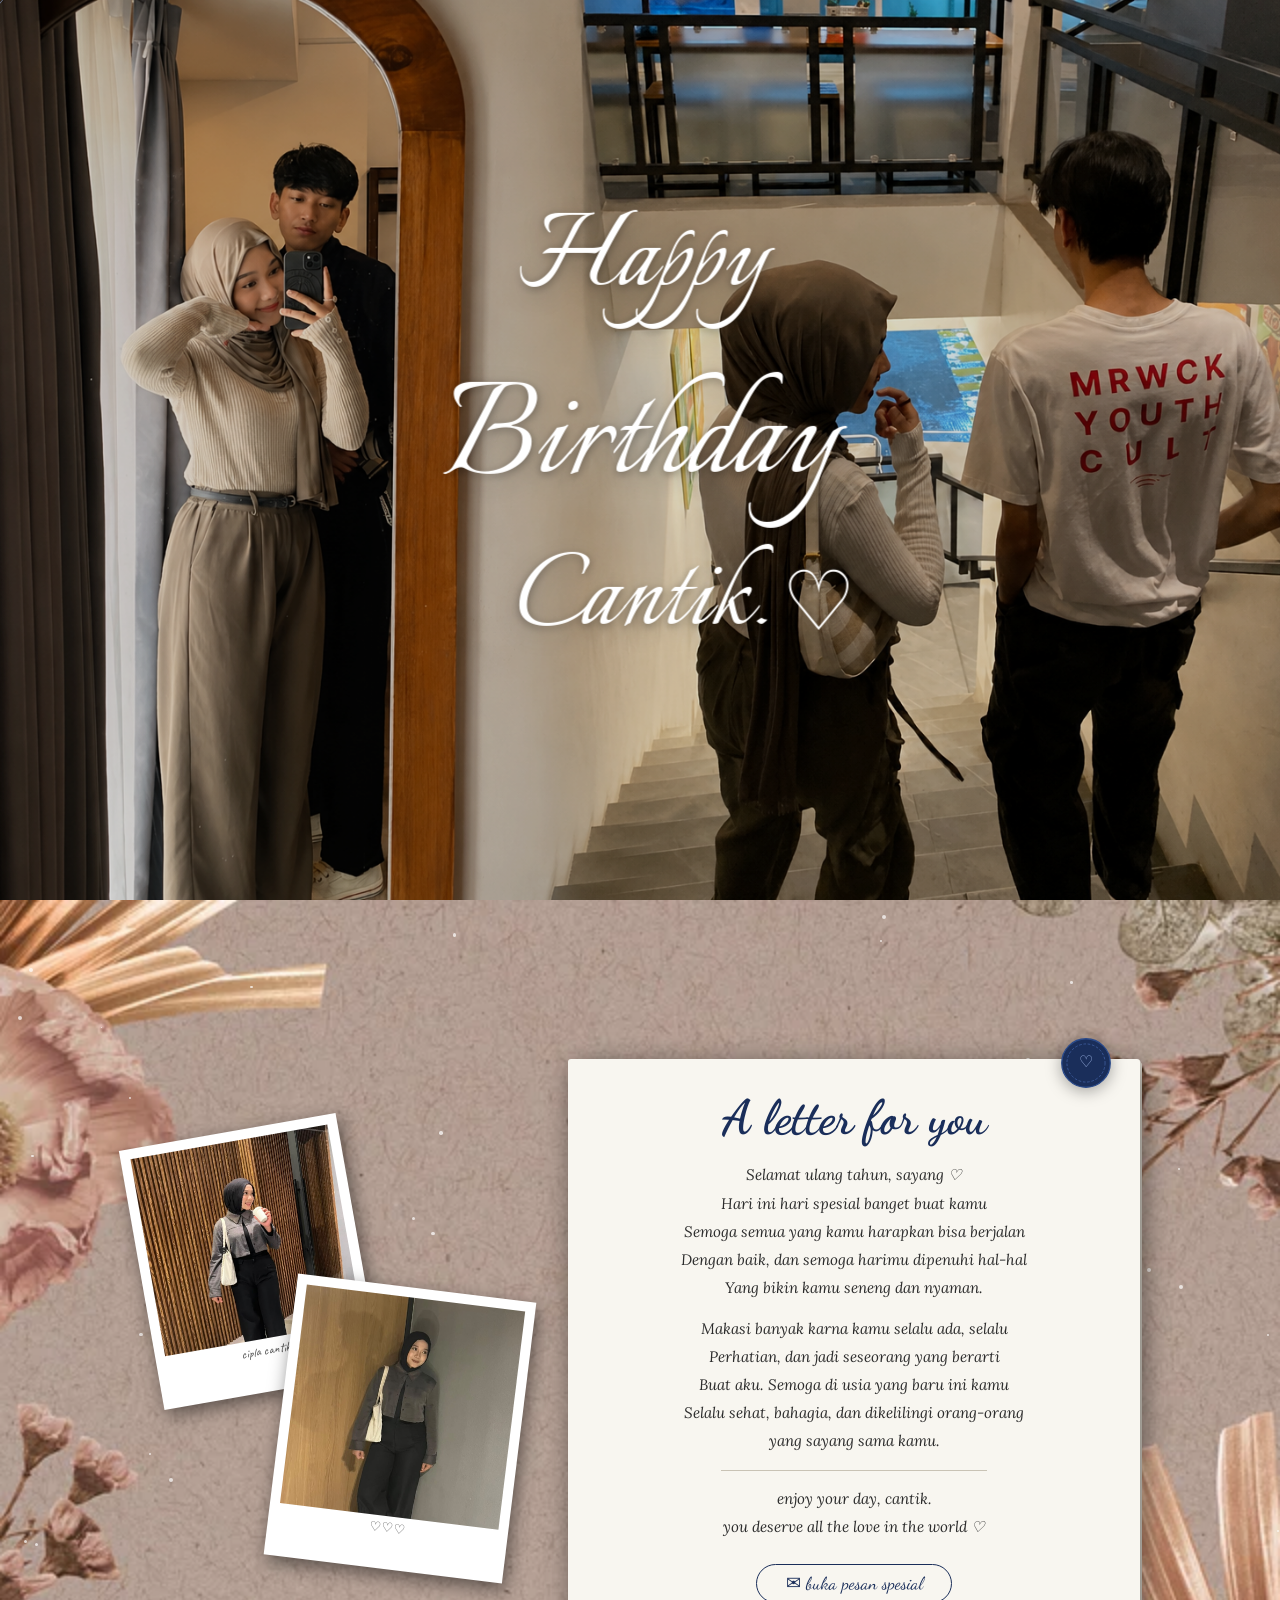
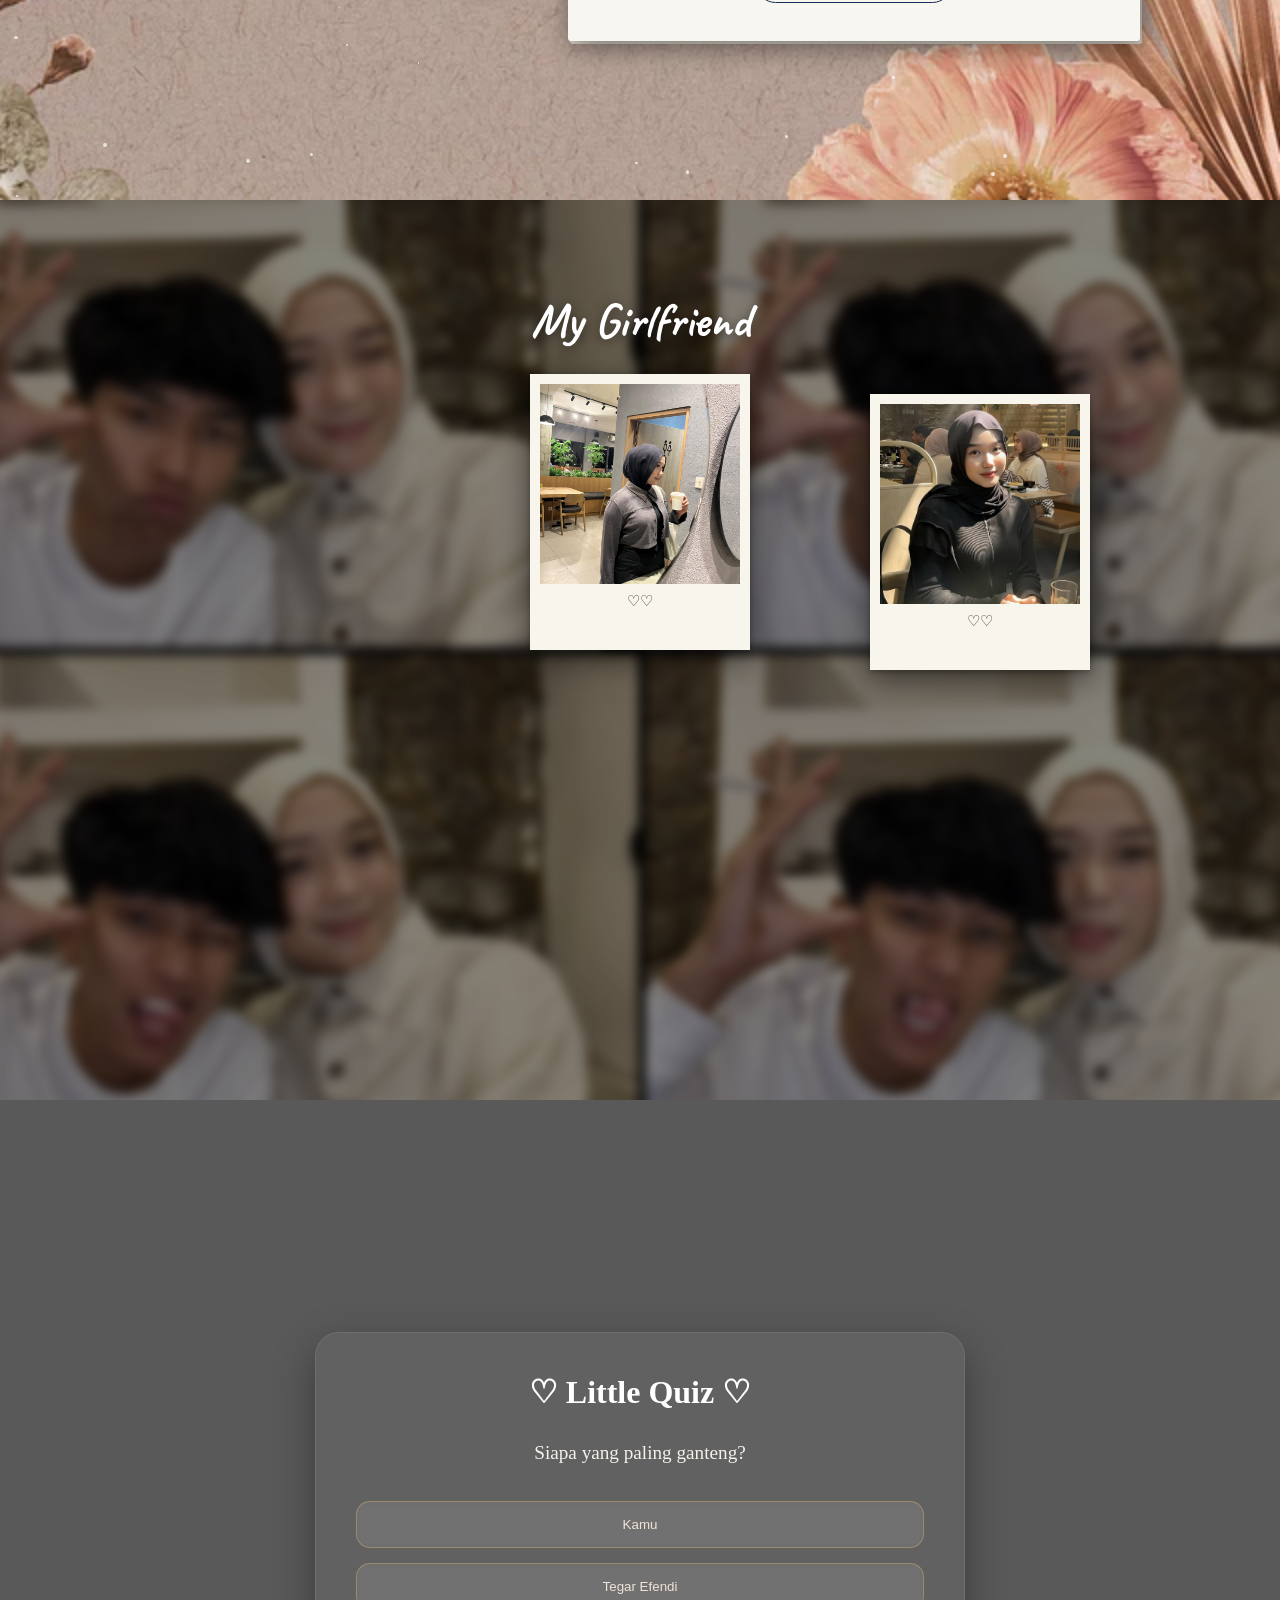
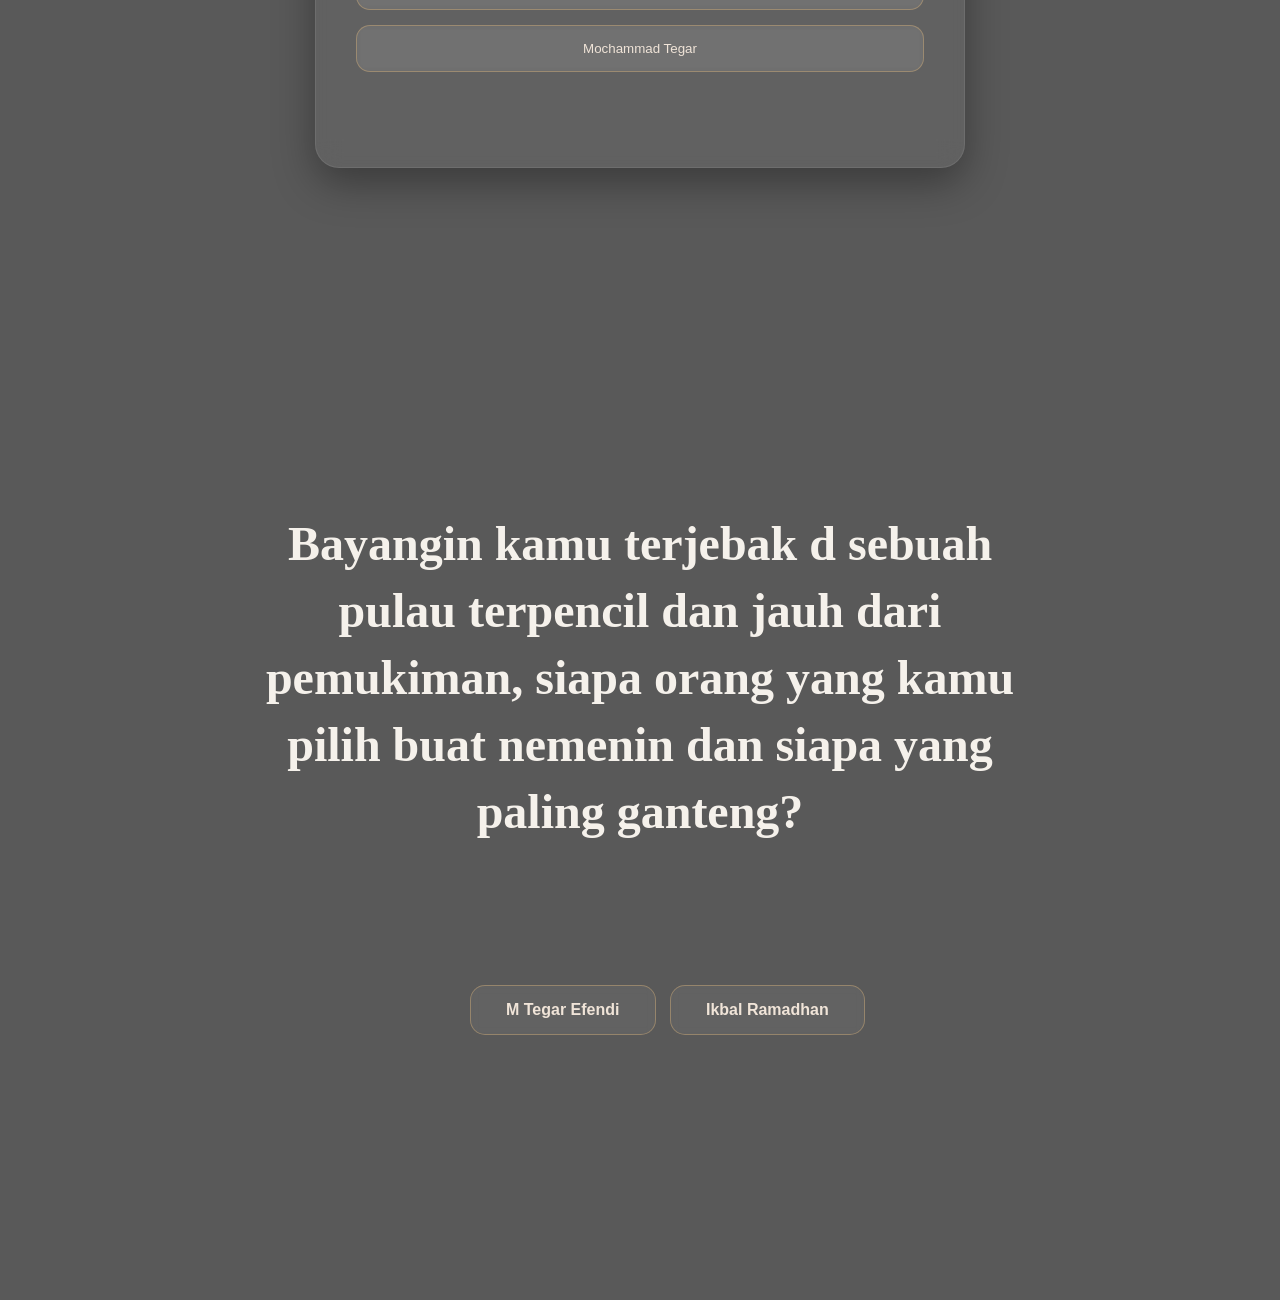
==== commit a6d5374c: "Update utama.html" ====
--- a/page/utama.html
+++ b/page/utama.html
@@ -384,12 +384,12 @@
 options: [
 "Ganteng nya aku",
 "Baiknya aku",
-"Goyangan aku"
+"Akhlaknya aku"
 ],
 responses: [
 "Sip mantap,emang aku uda curiga sih dari awal",
 "Iyadong kan yang jahatma kamu",
-"Eumm ah cuddle yuk"
+"Alhamdulillahk"
 ]
 },
 {
@@ -558,4 +558,4 @@
 </script>
 
 </body>
-</html>+</html>
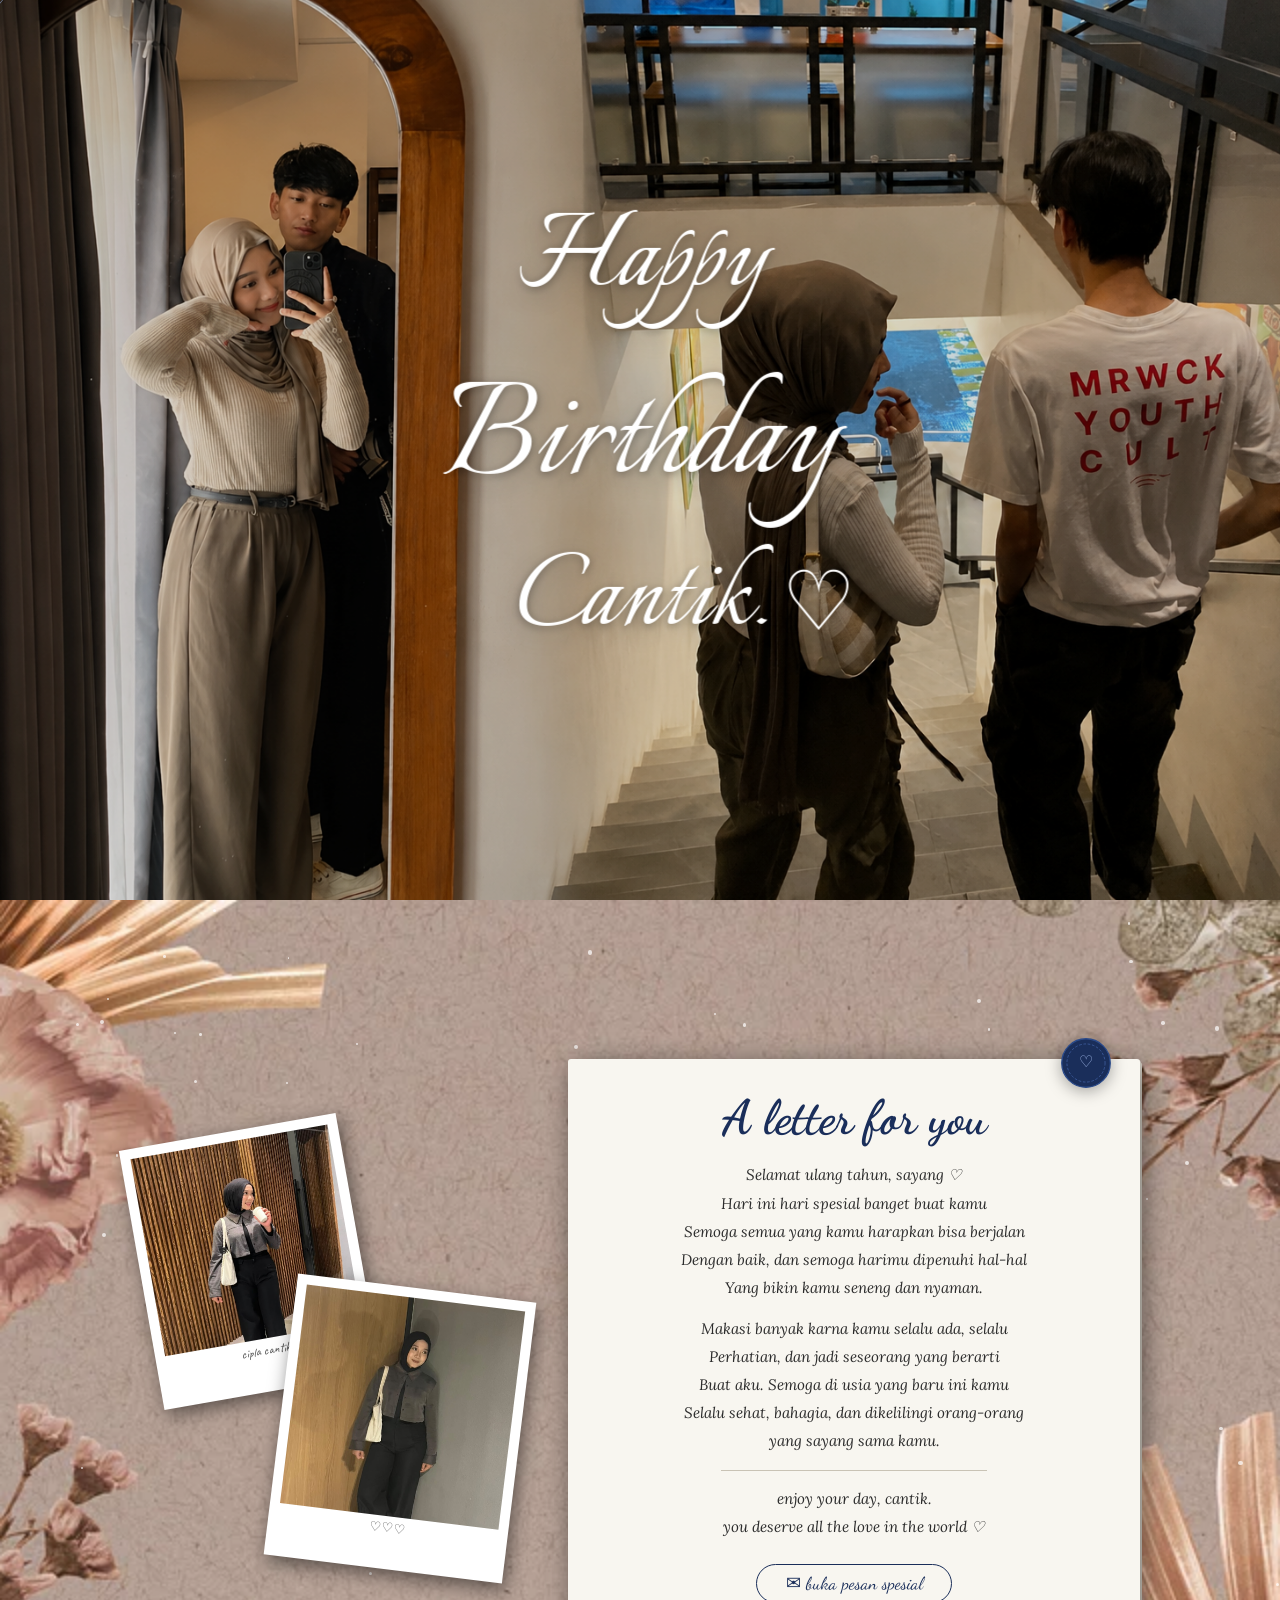
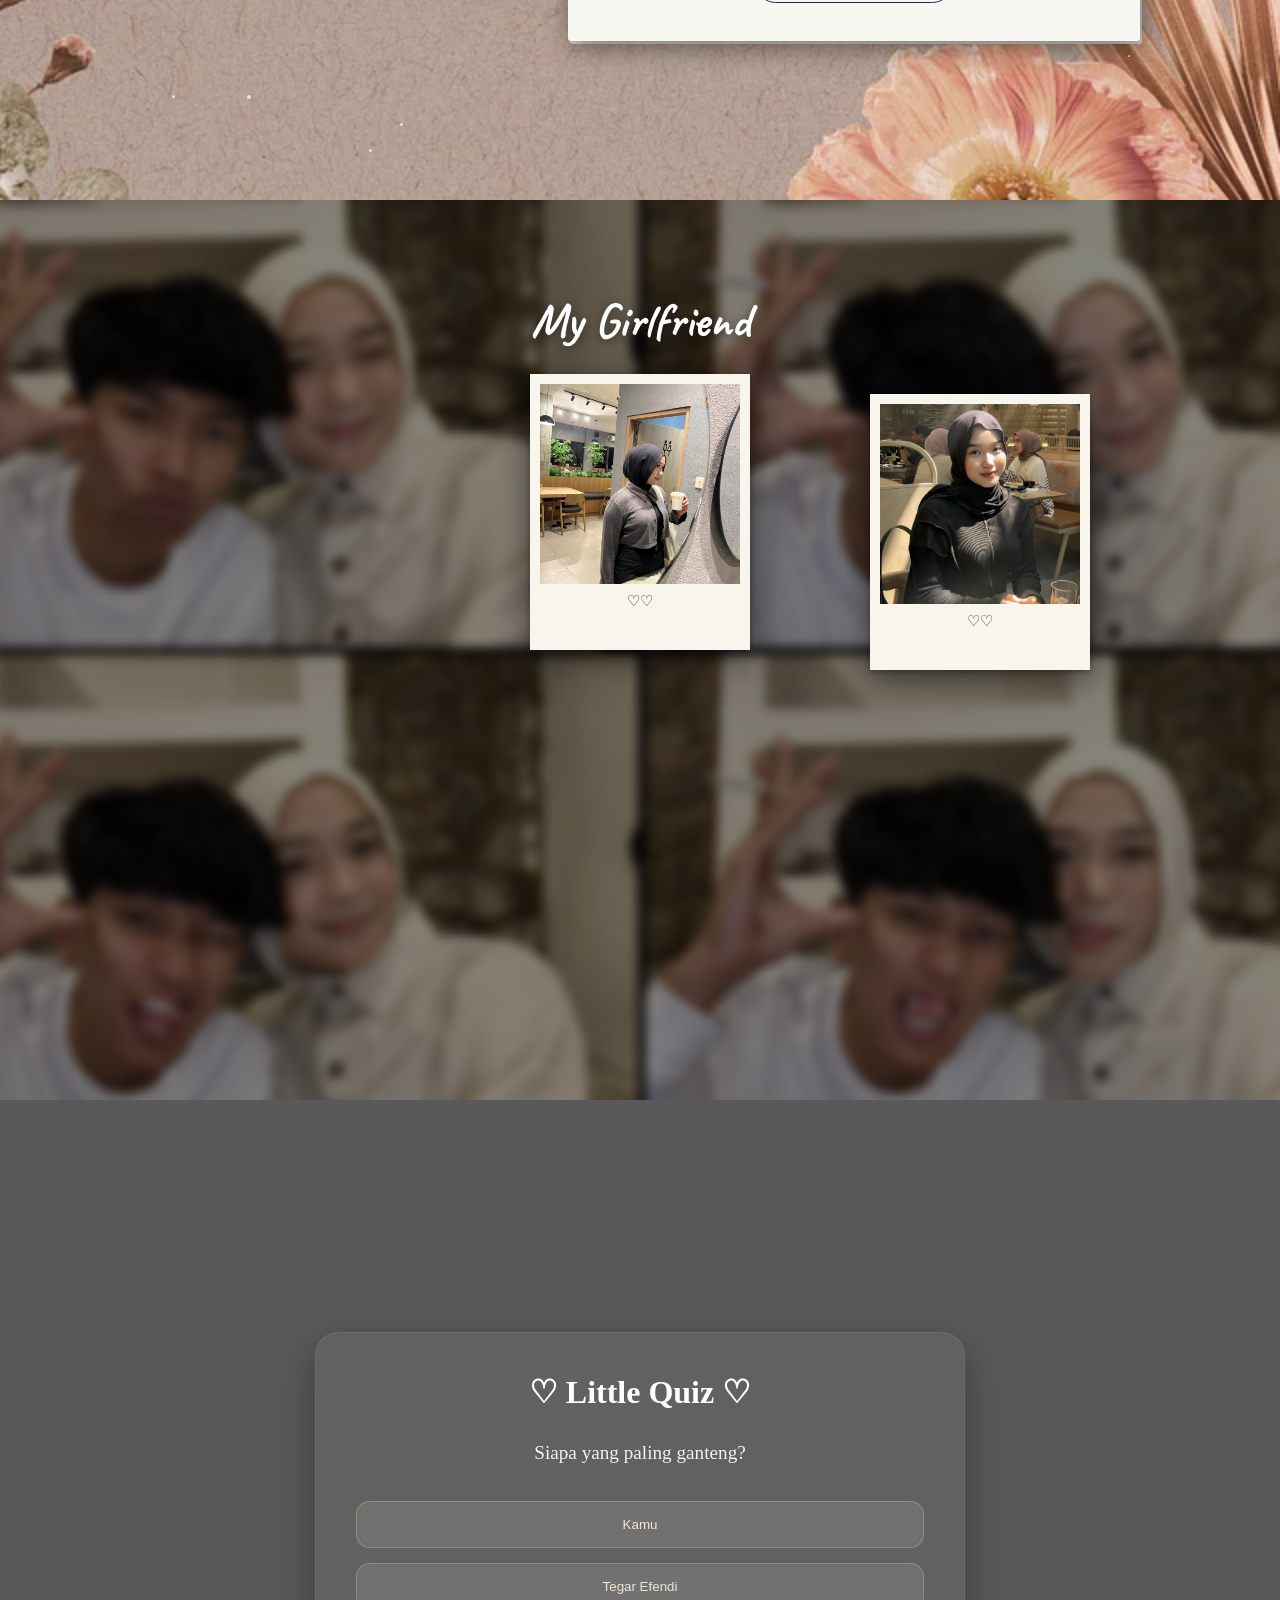
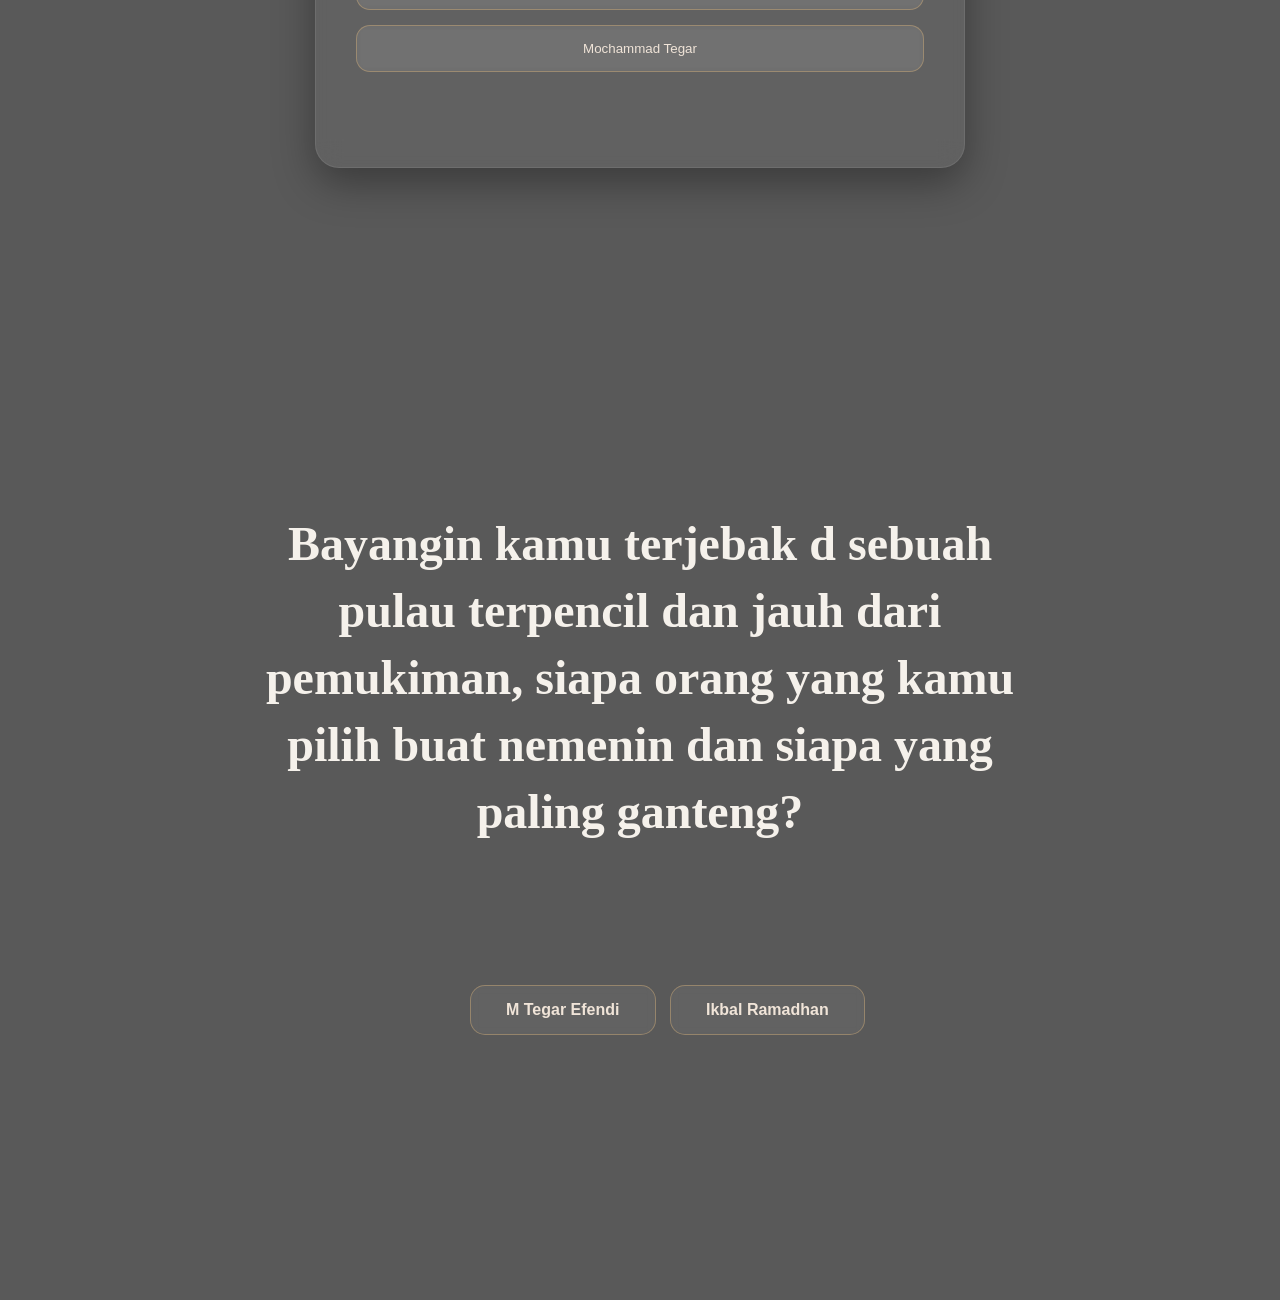
==== commit 0ab1e48b: "Update utama.html" ====
--- a/page/utama.html
+++ b/page/utama.html
@@ -389,7 +389,7 @@
 responses: [
 "Sip mantap,emang aku uda curiga sih dari awal",
 "Iyadong kan yang jahatma kamu",
-"Alhamdulillahk"
+"Alhamdulillah"
 ]
 },
 {
